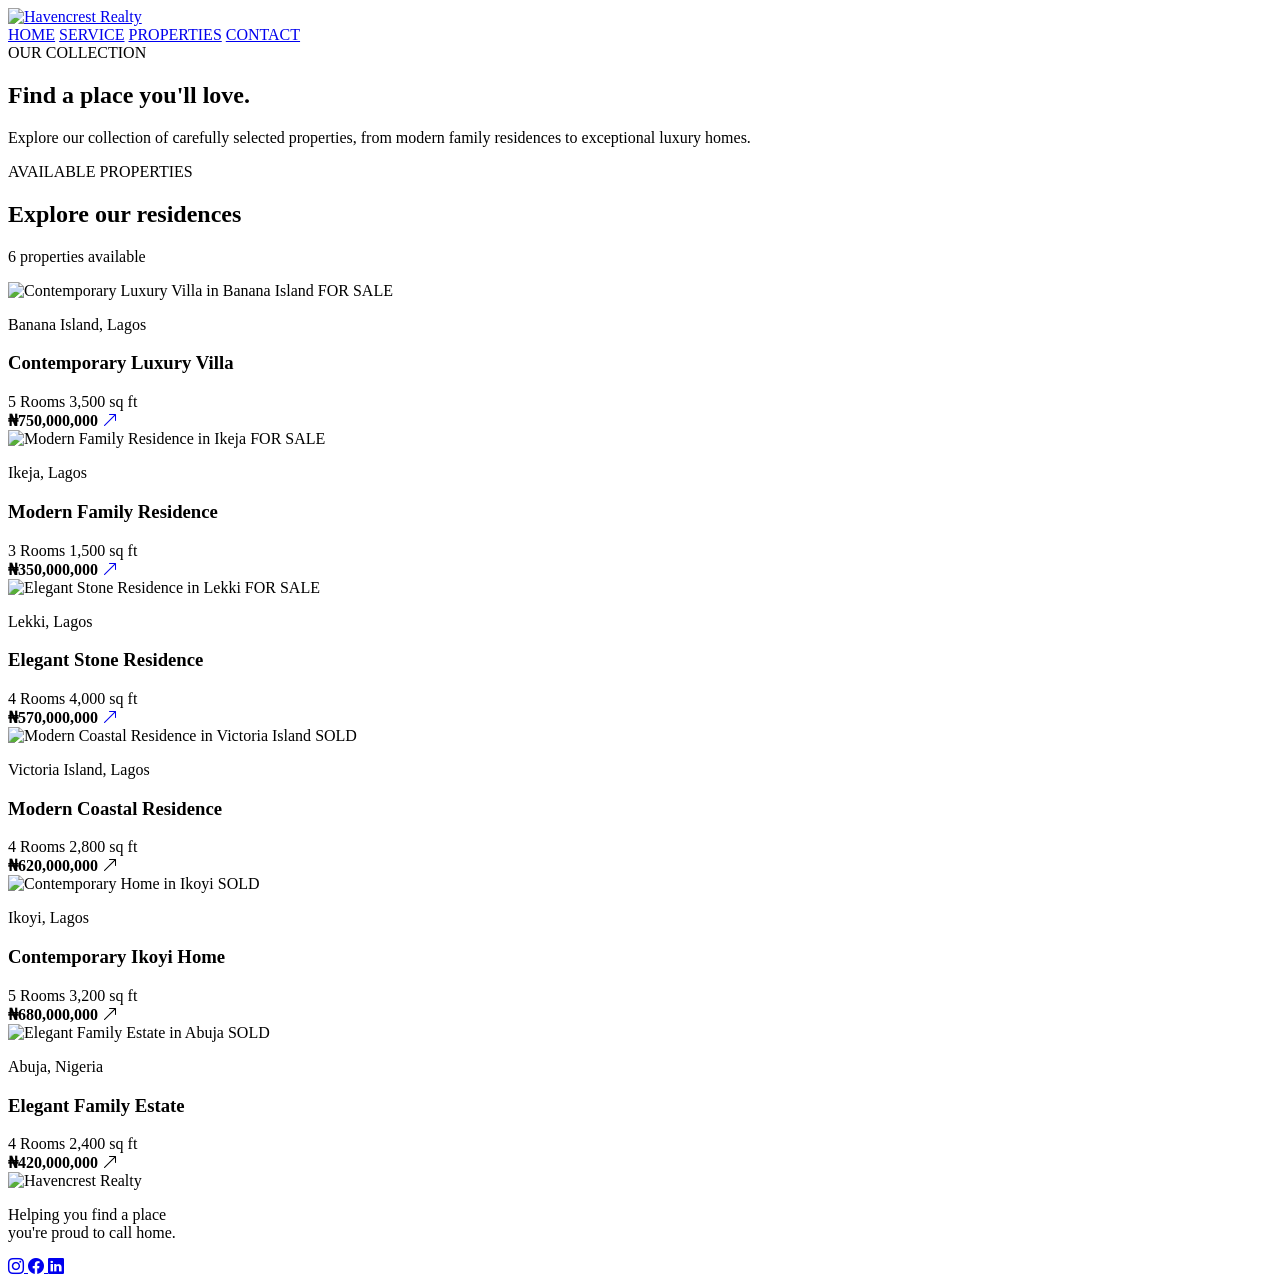
==== properties.html @ 60f95ef7 "restructure" ====
<!DOCTYPE html>
<html lang="en">
<head>
    <meta charset="UTF-8">
    <meta name="viewport" content="width=device-width, initial-scale=1.0">

    <title>Properties | Havencrest Realty</title>

    <link rel="preconnect" href="https://fonts.googleapis.com">
    <link rel="preconnect" href="https://fonts.gstatic.com" crossorigin>

    <link href="https://fonts.googleapis.com/css2?family=Fraunces:opsz,wght@9..144,600&family=Inter:wght@400;500;600&display=swap" rel="stylesheet">
    <link
    rel="stylesheet"
    href="https://cdn.jsdelivr.net/npm/bootstrap-icons@1.11.1/font/bootstrap-icons.css">

    <link rel="stylesheet" href="index.css">
    <link rel="stylesheet" href="properties.css">
</head>

<body>

    <!-- HEADER -->

    <header class="nav-wrapper">

      <a href="index.html" class="logo-link">
        <img
        src="havencrest-logo.png"
        alt="Havencrest Realty"
        class="logo-img">
      </a>
      
      <nav class="nav-content">
        <a href="index.html#home">HOME</a>
        <a href="services.html">SERVICE</a>
        <a href="properties.html" class="active">PROPERTIES</a>
        <a href="index.html#contact">CONTACT</a>
      </nav>
    </header>


    <!-- PAGE HERO -->

    <main>

        <section class="properties-hero">

            <span class="section-label">OUR COLLECTION</span>

            <h1>
                Find a place <span>you'll love.</span>
            </h1>

            <p>
                Explore our collection of carefully selected properties,
                from modern family residences to exceptional luxury homes.
            </p>

        </section>


        <!-- ALL PROPERTIES -->

        <section class="all-properties">

            <div class="properties-heading">

                <div>

                    <span class="section-label">
                        AVAILABLE PROPERTIES
                    </span>

                    <h2>
                        Explore our residences
                    </h2>

                </div>

                <p>
                    6 properties available
                </p>

            </div>


            <div class="all-property-grid">


                <!-- PROPERTY 1 -->

                <div class="property-card">

                    <div class="property-image-wrapper">

                        <img
                            src="https://images.unsplash.com/photo-1781795414968-8ece31826420?q=80&w=1032&auto=format&fit=crop"
                            alt="Contemporary Luxury Villa in Banana Island"
                            class="property-img"
                        >

                        <span class="property-status">
                            FOR SALE
                        </span>

                    </div>


                    <div class="property-info">

                        <p class="property-location">
                            Banana Island, Lagos
                        </p>

                        <h3>
                            Contemporary Luxury Villa
                        </h3>


                        <div class="property-details">

                            <span>5 Rooms</span>
                            <span>3,500 sq ft</span>

                        </div>


                        <div class="property-footer">

                            <strong>
                                ₦750,000,000
                            </strong>

                            <a href="property-1.html" class="property-arrow">
                                <i class="bi bi-arrow-up-right"></i>
                            </a>

                        </div>

                    </div>

                </div>


                <!-- PROPERTY 2 -->

                <div class="property-card">

                    <div class="property-image-wrapper">

                        <img
                            src="house card 2.jpg"
                            alt="Modern Family Residence in Ikeja"
                            class="property-img"
                        >

                        <span class="property-status">
                            FOR SALE
                        </span>

                    </div>


                    <div class="property-info">

                        <p class="property-location">
                            Ikeja, Lagos
                        </p>

                        <h3>
                            Modern Family Residence
                        </h3>


                        <div class="property-details">

                            <span>3 Rooms</span>
                            <span>1,500 sq ft</span>

                        </div>


                        <div class="property-footer">

                            <strong>
                                ₦350,000,000
                            </strong>

                            <a href="property-1.html" class="property-arrow">
                                <i class="bi bi-arrow-up-right"></i>
                            </a>

                        </div>

                    </div>

                </div>


                <!-- PROPERTY 3 -->

                <div class="property-card">

                    <div class="property-image-wrapper">

                        <img
                            src="house card 3.jpg"
                            alt="Elegant Stone Residence in Lekki"
                            class="property-img"
                        >

                        <span class="property-status">
                            FOR SALE
                        </span>

                    </div>


                    <div class="property-info">

                        <p class="property-location">
                            Lekki, Lagos
                        </p>

                        <h3>
                            Elegant Stone Residence
                        </h3>


                        <div class="property-details">

                            <span>4 Rooms</span>
                            <span>4,000 sq ft</span>

                        </div>


                        <div class="property-footer">

                            <strong>
                                ₦570,000,000
                            </strong>

                            <a href="property-1.html" class="property-arrow">
                                <i class="bi bi-arrow-up-right"></i>
                            </a>

                        </div>

                    </div>

                </div>


                <!-- PROPERTY 4 -->

                <div class="property-card">

                    <div class="property-image-wrapper">

                        <img
                            src="https://images.unsplash.com/photo-1600607687939-ce8a6c25118c?q=80&w=1200&auto=format&fit=crop"
                            alt="Modern Coastal Residence in Victoria Island"
                            class="property-img"
                        >

                        <span class="property-status sold">
                            SOLD
                        </span>

                    </div>


                    <div class="property-info">

                        <p class="property-location">
                            Victoria Island, Lagos
                        </p>

                        <h3>
                            Modern Coastal Residence
                        </h3>


                        <div class="property-details">

                            <span>4 Rooms</span>
                            <span>2,800 sq ft</span>

                        </div>


                        <div class="property-footer">

                            <strong>
                                ₦620,000,000
                            </strong>

                            <span class="property-arrow disabled">
                                <i class="bi bi-arrow-up-right"></i>
                            </span>
                        </div>

                    </div>

                </div>


                <!-- PROPERTY 5 -->

                <div class="property-card">

                    <div class="property-image-wrapper">

                        <img
                            src="https://images.unsplash.com/photo-1600585154340-be6161a56a0c?q=80&w=1200&auto=format&fit=crop"
                            alt="Contemporary Home in Ikoyi"
                            class="property-img"
                        >

                        <span class="property-status sold">
                            SOLD
                        </span>

                    </div>


                    <div class="property-info">

                        <p class="property-location">
                            Ikoyi, Lagos
                        </p>

                        <h3>
                            Contemporary Ikoyi Home
                        </h3>


                        <div class="property-details">

                            <span>5 Rooms</span>
                            <span>3,200 sq ft</span>

                        </div>


                        <div class="property-footer">

                            <strong>
                                ₦680,000,000
                            </strong>

                            <span class="property-arrow disabled">
                                <i class="bi bi-arrow-up-right"></i>
                            </span>

                        </div>

                    </div>

                </div>


                <!-- PROPERTY 6 -->

                <div class="property-card">

                    <div class="property-image-wrapper">

                        <img
                            src="https://images.unsplash.com/photo-1600566753190-17f0baa2a6c3?q=80&w=1200&auto=format&fit=crop"
                            alt="Elegant Family Estate in Abuja"
                            class="property-img"
                        >

                        <span class="property-status sold">
                            SOLD
                        </span>

                    </div>


                    <div class="property-info">

                        <p class="property-location">
                            Abuja, Nigeria
                        </p>

                        <h3>
                            Elegant Family Estate
                        </h3>


                        <div class="property-details">

                            <span>4 Rooms</span>
                            <span>2,400 sq ft</span>

                        </div>


                        <div class="property-footer">

                            <strong>
                                ₦420,000,000
                            </strong>

                            <span class="property-arrow disabled">
                                <i class="bi bi-arrow-up-right"></i>
                            </span>

                        </div>

                    </div>

                </div>


            </div>

        </section>

    </main>


    <!-- FOOTER -->

<footer class="footer">

    <div class="footer-logo">

        <img
            src="havencrest-logo.png"
            alt="Havencrest Realty"
        >

        <p>
            Helping you find a place<br>
            you're proud to call home.
        </p>

    </div>


    <div class="footer-socials">

        <a href="#" aria-label="Instagram">
            <i class="bi bi-instagram"></i>
        </a>

        <a href="#" aria-label="Facebook">
            <i class="bi bi-facebook"></i>
        </a>

        <a href="#" aria-label="LinkedIn">
            <i class="bi bi-linkedin"></i>
        </a>

    </div>

</footer>

</body>
</html>
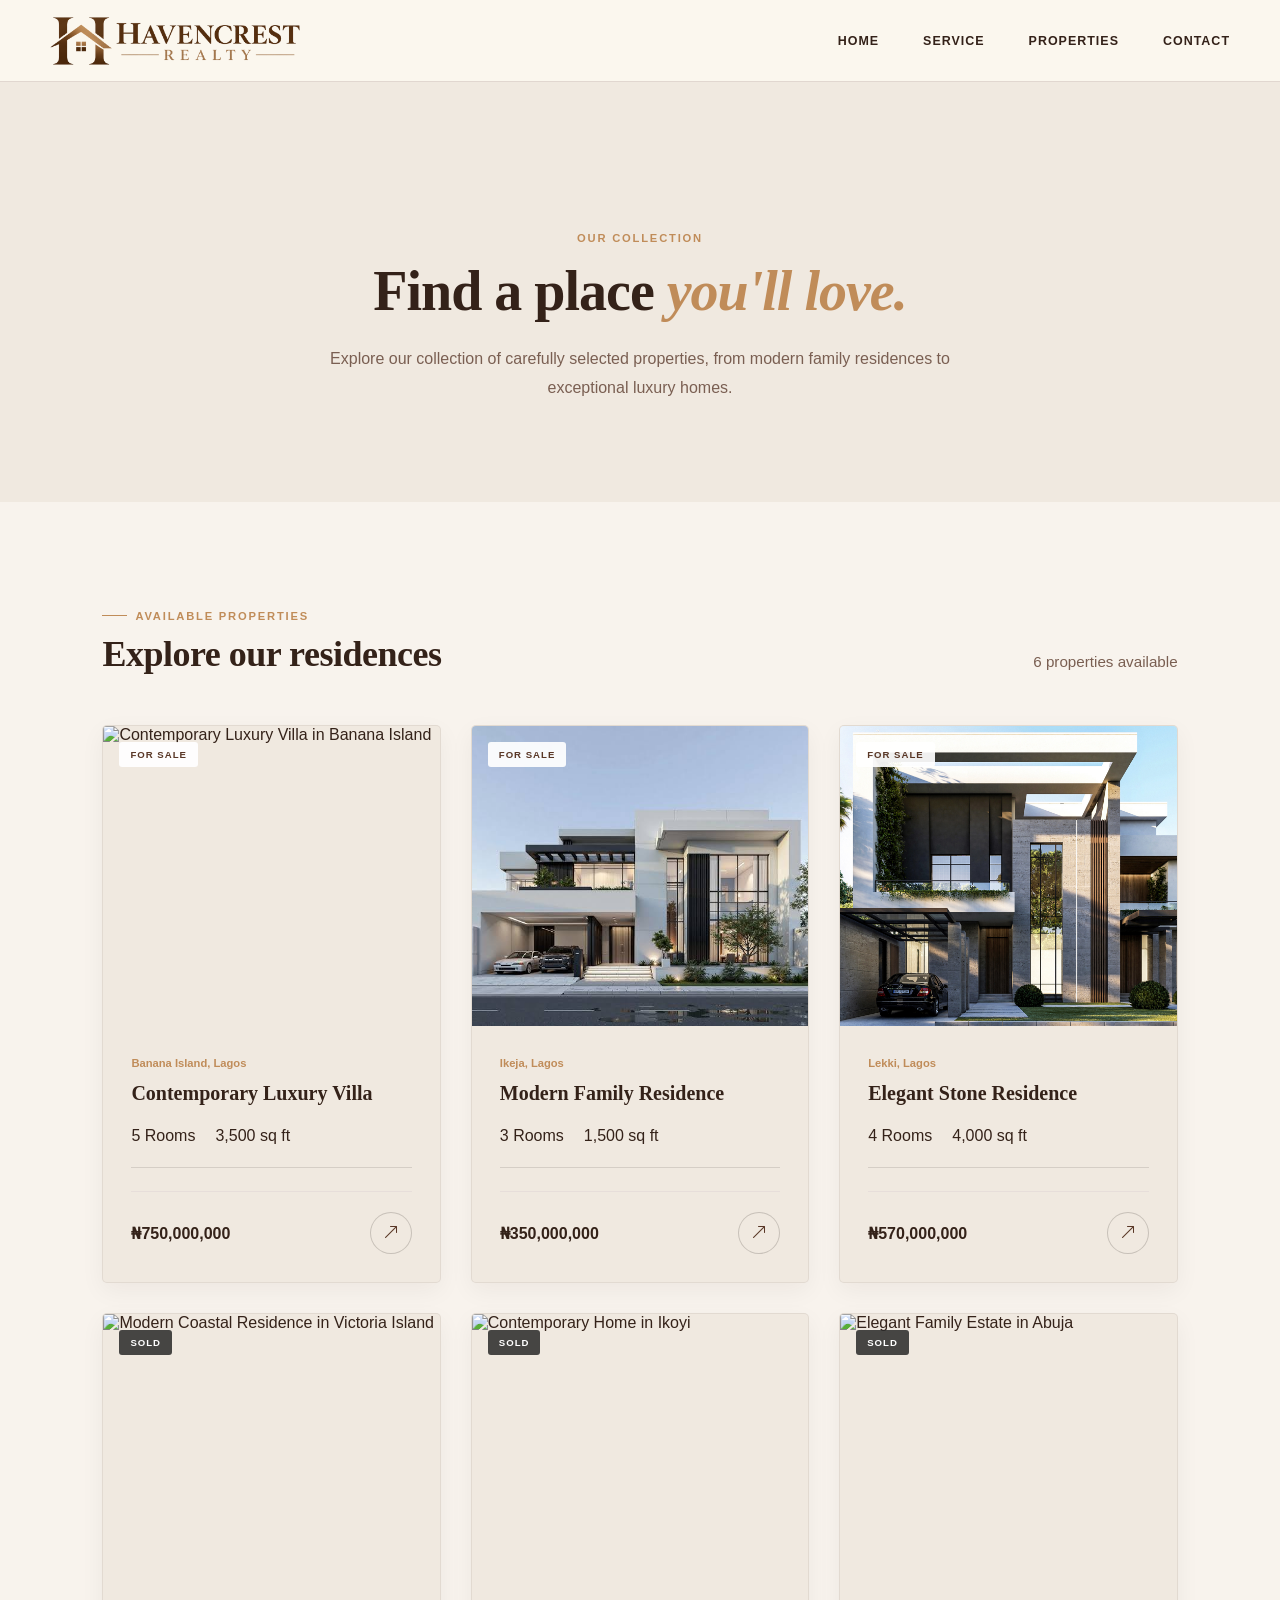
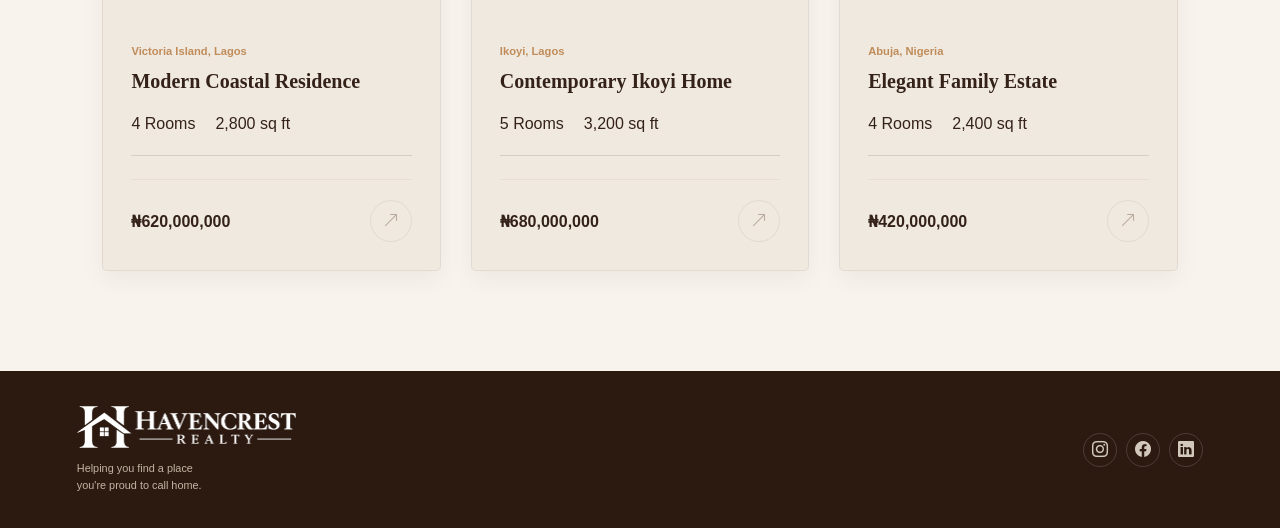
==== commit 539f89f8: "chnge" ====
--- a/properties.html
+++ b/properties.html
@@ -14,8 +14,8 @@
     rel="stylesheet"
     href="https://cdn.jsdelivr.net/npm/bootstrap-icons@1.11.1/font/bootstrap-icons.css">
 
-    <link rel="stylesheet" href="index.css">
-    <link rel="stylesheet" href="properties.css">
+    <link rel="stylesheet" href="./assets/css/index.css">
+    <link rel="stylesheet" href="./assets/css/properties.css">
 </head>
 
 <body>
@@ -26,7 +26,7 @@
 
       <a href="index.html" class="logo-link">
         <img
-        src="havencrest-logo.png"
+        src="./assets/image/havencrest-logo.png"
         alt="Havencrest Realty"
         class="logo-img">
       </a>
@@ -150,7 +150,7 @@
                     <div class="property-image-wrapper">
 
                         <img
-                            src="house card 2.jpg"
+                            src="./assets/image/house card 2.jpg"
                             alt="Modern Family Residence in Ikeja"
                             class="property-img"
                         >
@@ -205,7 +205,7 @@
                     <div class="property-image-wrapper">
 
                         <img
-                            src="house card 3.jpg"
+                            src="./assets/image/house card 3.jpg"
                             alt="Elegant Stone Residence in Lekki"
                             class="property-img"
                         >
@@ -431,7 +431,7 @@
     <div class="footer-logo">
 
         <img
-            src="havencrest-logo.png"
+            src="./assets/image/havencrest-logo.png"
             alt="Havencrest Realty"
         >
 
--- a/assets/css/index.css
+++ b/assets/css/index.css
@@ -0,0 +1,1345 @@
+:root {
+  --color-bg: hsla(35, 45%, 95%, 1);
+  --color-bg-soft: hsla(35, 35%, 91%, 1);
+  --color-text: hsla(20, 35%, 15%, 1);
+  --color-text-soft: hsla(20, 20%, 40%, 1);
+  --color-accent: hsla(30, 45%, 55%, 1);
+  --color-cta: hsla(20, 40%, 25%, 1);
+  --color-cta-hover: hsla(20, 40%, 18%, 1);
+  --color-white: #ffffff;
+  --color-border: hsla(20, 20%, 80%, 0.7);
+}
+
+
+* {
+  margin: 0;
+  padding: 0;
+  box-sizing: border-box;
+}
+
+
+html {
+  scroll-behavior: smooth;
+}
+
+
+body {
+  font-family: 'Inter', sans-serif;
+  color: var(--color-text);
+  background-color: var(--color-bg);
+  overflow-x: hidden;
+}
+
+
+img {
+  max-width: 100%;
+}
+
+
+a {
+  color: inherit;
+}
+
+
+h1,
+h2,
+h3,
+h4 {
+  font-family: 'Fraunces', serif;
+}
+
+
+h1 {
+  font-size: 3.5rem;
+  font-weight: 600;
+  line-height: 1.05;
+  letter-spacing: -1px;
+}
+
+
+h2 {
+  font-size: 2.25rem;
+  font-weight: 600;
+  line-height: 1.15;
+  letter-spacing: -0.5px;
+}
+
+
+h3 {
+  font-size: 1.2rem;
+  font-weight: 600;
+}
+
+
+h4 {
+  font-size: 1rem;
+  font-weight: 500;
+}
+
+
+p {
+  font-family: 'Inter', sans-serif;
+  font-weight: 400;
+  line-height: 1.7;
+}
+
+
+/* NAVIGATION*/
+
+.nav-wrapper {
+  position: sticky;
+  top: 0;
+  z-index: 100;
+
+  min-height: 82px;
+  padding: 15px 50px;
+
+  display: flex;
+  align-items: center;
+  justify-content: space-between;
+
+  background-color: rgba(251, 247, 239, 0.94);
+  backdrop-filter: blur(12px);
+
+  border-bottom: 1px solid var(--color-border);
+}
+
+
+.logo-link {
+  display: flex;
+  align-items: center;
+  text-decoration: none;
+}
+
+
+.logo-img {
+  width: auto;
+  height: 48px;
+  display: block;
+}
+
+
+.nav-content {
+  display: flex;
+  align-items: center;
+  gap: 44px;
+}
+
+
+.nav-content a {
+  position: relative;
+  font-family: 'Inter', sans-serif;
+  font-size: 0.78rem;
+  font-weight: 600;
+  letter-spacing: 1px;
+  text-decoration: none;
+  color: var(--color-text);
+  transition: color 0.25s ease;
+}
+
+.nav-content a::after {
+  content: "";
+  position: absolute;
+  left: 0;
+  bottom: -7px;
+  width: 0;
+  height: 1px;
+  background-color: var(--color-cta);
+  transition: width 0.25s ease;
+}
+
+
+.nav-content a:hover {
+  color: var(--color-cta);
+}
+
+
+.nav-content a:hover::after {
+  width: 100%;
+}
+
+
+/* GENERAL ELEMENTS*/
+
+.section-label {
+  display: inline-flex;
+  align-items: center;
+  gap: 8px;
+  font-family: 'Inter', sans-serif;
+  font-size: 0.7rem;
+  font-weight: 700;
+  letter-spacing: 1.8px;
+  color: var(--color-accent);
+}
+
+
+.section-label::before {
+  content: "";
+  width: 25px;
+  height: 1px;
+  background-color: var(--color-accent);
+}
+
+
+.text-link {
+  display: inline-flex;
+  align-items: center;
+  gap: 10px;
+  width: fit-content;
+  font-family: 'Inter', sans-serif;
+  font-size: 0.85rem;
+  font-weight: 600;
+  text-decoration: none;
+  color: var(--color-cta);
+  transition: gap 0.25s ease;
+}
+
+
+.text-link:hover {
+  gap: 15px;
+}
+
+
+/* BUTTON*/
+
+.btn {
+  display: inline-flex;
+  align-items: center;
+  justify-content: center;
+  gap: 12px;
+  width: fit-content;
+  padding: 14px 22px;
+  border: none;
+  border-radius: 7px;
+  background-color: var(--color-cta);
+  color: var(--color-bg);
+  font-family: 'Inter', sans-serif;
+  font-size: 0.8rem;
+  font-weight: 600;
+  text-decoration: none;
+  cursor: pointer;
+
+  transition:
+    background-color 0.25s ease,
+    transform 0.25s ease,
+    box-shadow 0.25s ease;
+}
+
+
+.btn:hover {
+  background-color: var(--color-cta-hover);
+  transform: translateY(-2px);
+  box-shadow: 0 8px 20px rgba(40, 25, 15, 0.15);
+}
+
+
+/* HERO*/
+
+.landing-page {
+  min-height: calc(100vh - 82px);
+  display: flex;
+  align-items: center;
+  background-color: var(--color-bg);
+  padding: 50px;
+}
+
+
+.hero-content {
+  width: 100%;
+  max-width: 1350px;
+  margin: 0 auto;
+  display: grid;
+  grid-template-columns: 0.82fr 1.18fr;
+  align-items: center;
+  gap: 60px;
+}
+
+
+.hero-text {
+  display: flex;
+  flex-direction: column;
+  align-items: flex-start;
+  gap: 22px;
+}
+
+
+.hero-label {
+  display: flex;
+  align-items: center;
+  gap: 9px;
+  font-family: 'Inter', sans-serif;
+  font-size: 0.7rem;
+  font-weight: 700;
+  letter-spacing: 1.7px;
+  color: var(--color-accent);
+}
+
+
+.hero-label i {
+  font-size: 0.9rem;
+}
+
+
+.hero-text h1 {
+  max-width: 520px;
+}
+
+
+.hero-text h1 span {
+  display: block;
+  color: var(--color-cta);
+}
+
+
+.hero-text p {
+  max-width: 470px;
+  font-size: 1rem;
+  line-height: 1.8;
+  color: var(--color-text-soft);
+}
+
+
+.hero-actions {
+  display: flex;
+  align-items: center;
+  gap: 28px;
+  margin-top: 8px;
+}
+
+
+.hero-link {
+  display: inline-flex;
+  align-items: center;
+  gap: 7px;
+  font-family: 'Inter', sans-serif;
+  font-size: 0.82rem;
+  font-weight: 600;
+  text-decoration: none;
+  color: var(--color-text);
+  transition: gap 0.25s ease;
+}
+
+
+.hero-link:hover {
+  gap: 11px;
+}
+
+
+.hero-image-wrapper {
+  position: relative;
+}
+
+
+.landing-img {
+  width: 100%;
+  height: 620px;
+  display: block;
+  object-fit: cover;
+  border-radius: 4px 70px 4px 70px;
+}
+
+
+.hero-image-card {
+  position: absolute;
+  left: -30px;
+  bottom: 35px;
+  display: flex;
+  align-items: center;
+  gap: 13px;
+  padding: 15px 20px;
+  background-color: rgba(255, 255, 255, 0.94);
+  box-shadow: 0 12px 30px rgba(40, 25, 15, 0.13);
+  border-radius: 8px;
+}
+
+
+.hero-card-icon {
+  width: 42px;
+  height: 42px;
+  display: flex;
+  align-items: center;
+  justify-content: center;
+  border-radius: 50%;
+  background-color: var(--color-bg-soft);
+  color: var(--color-cta);
+}
+
+
+.hero-image-card strong,
+.hero-image-card small {
+  display: block;
+}
+
+
+.hero-image-card strong {
+  font-family: 'Inter', sans-serif;
+  font-size: 0.78rem;
+  font-weight: 700;
+}
+
+
+.hero-image-card small {
+  margin-top: 3px;
+  font-family: 'Inter', sans-serif;
+  font-size: 0.68rem;
+  color: var(--color-text-soft);
+}
+
+
+/* ABOUT*/
+
+.second-page {
+  min-height: 100vh;
+  padding: 110px 8%;
+  display: grid;
+  grid-template-columns: 1fr 0.9fr;
+  align-items: center;
+  gap: 90px;
+  background-color: var(--color-bg-soft);
+}
+
+
+.second-page-image-wrapper {
+  position: relative;
+}
+
+
+.second-page-img {
+  width: 100%;
+  height: 570px;
+  display: block;
+  object-fit: cover;
+  border-radius: 4px 45px 4px 45px;
+}
+
+
+.image-caption {
+  position: absolute;
+  right: -25px;
+  bottom: 25px;
+  display: flex;
+  align-items: center;
+  gap: 13px;
+  padding: 14px 20px;
+  background-color: var(--color-cta);
+  color: var(--color-bg);
+  border-radius: 5px;
+}
+
+
+.image-caption span {
+  font-family: 'Fraunces', serif;
+  font-size: 1.3rem;
+}
+
+
+.image-caption p {
+  font-size: 0.68rem;
+  line-height: 1.3;
+  max-width: 120px;
+}
+
+
+.second-page-info {
+  display: flex;
+  flex-direction: column;
+  align-items: flex-start;
+  gap: 22px;
+}
+
+
+.second-page-info h2 {
+  max-width: 500px;
+}
+
+
+.second-page-info h2 span {
+  color: var(--color-accent);
+}
+
+
+.second-page-info > p {
+  max-width: 490px;
+  font-size: 0.95rem;
+  color: var(--color-text-soft);
+}
+
+
+.stats-list {
+  width: 100%;
+  display: flex;
+  list-style: none;
+  margin-top: 22px;
+}
+
+
+.stats-list li {
+  flex: 1;
+  padding: 0 24px;
+  border-right: 1px solid var(--color-border);
+}
+
+
+.stats-list li:first-child {
+  padding-left: 0;
+}
+
+
+.stats-list li:last-child {
+  border-right: none;
+}
+
+
+.stats-list h3 {
+  font-size: 1.8rem;
+  color: var(--color-cta);
+}
+
+
+.stats-list h3 span {
+  color: var(--color-accent);
+}
+
+
+.stats-list p {
+  margin-top: 4px;
+  font-size: 0.72rem;
+  line-height: 1.4;
+  color: var(--color-text-soft);
+}
+
+
+/* WHY CHOOSE US*/
+
+.choose-us {
+  min-height: 100vh;
+  padding: 110px 6%;
+  display: flex;
+  flex-direction: column;
+  justify-content: center;
+  background-color: var(--color-bg);
+}
+
+
+.choose-us-intro {
+  max-width: 650px;
+  margin: 0 auto 60px;
+  text-align: center;
+}
+
+
+.choose-us-intro .section-label {
+  justify-content: center;
+}
+
+
+.choose-us-intro h2 {
+  margin-top: 15px;
+}
+
+
+.choose-us-intro p {
+  max-width: 500px;
+  margin: 14px auto 0;
+  font-size: 0.92rem;
+  color: var(--color-text-soft);
+}
+
+
+.cards-row {
+  display: grid;
+  grid-template-columns: repeat(4, 1fr);
+  gap: 18px;
+}
+
+
+.choose-card {
+  position: relative;
+  min-height: 300px;
+  padding: 32px 28px;
+  background-color: var(--color-bg-soft);
+  border: 1px solid var(--color-border);
+  border-radius: 5px;
+  transition:
+    transform 0.3s ease,
+    box-shadow 0.3s ease;
+}
+
+
+.choose-card:hover {
+  transform: translateY(-7px);
+  box-shadow: 0 18px 35px rgba(40, 25, 15, 0.08);
+}
+
+
+.choose-icon-badge {
+  width: 52px;
+  height: 52px;
+  display: flex;
+  align-items: center;
+  justify-content: center;
+  margin-bottom: 38px;
+  border-radius: 50%;
+  background-color: var(--color-cta);
+  color: var(--color-bg);
+}
+
+
+.choose-icon-badge i {
+  font-size: 1.15rem;
+}
+
+
+.card-number {
+  position: absolute;
+  top: 27px;
+  right: 25px;
+  font-family: 'Inter', sans-serif;
+  font-size: 0.65rem;
+  font-weight: 700;
+  letter-spacing: 1px;
+  color: var(--color-accent);
+}
+
+
+.choose-card h3 {
+  margin-bottom: 12px;
+}
+
+
+.choose-card p {
+  font-size: 0.8rem;
+  line-height: 1.75;
+  color: var(--color-text-soft);
+}
+
+
+/* FEATURED RESIDENCES*/
+
+.featured-residences {
+  min-height: 100vh;
+  padding: 110px 6%;
+  background-color: var(--color-bg-soft);
+}
+
+
+.section-heading {
+  max-width: 1200px;
+  margin: 0 auto 50px;
+  display: flex;
+  align-items: flex-end;
+  justify-content: space-between;
+}
+
+
+.section-heading h2 {
+  margin-top: 12px;
+}
+
+
+.property-grid {
+  max-width: 1200px;
+  margin: 0 auto;
+  display: grid;
+  grid-template-columns: repeat(3, 1fr);
+  gap: 22px;
+}
+
+
+.property-card {
+  overflow: hidden;
+  background-color: var(--color-white);
+  border-radius: 5px;
+  border: 1px solid rgba(70, 45, 25, 0.08);
+  box-shadow: 0 8px 25px rgba(40, 25, 15, 0.05);
+  transition:
+    transform 0.3s ease,
+    box-shadow 0.3s ease;
+}
+
+
+.property-card:hover {
+  transform: translateY(-7px);
+  box-shadow: 0 18px 35px rgba(40, 25, 15, 0.11);
+}
+
+
+.property-image-wrapper {
+  position: relative;
+}
+
+
+.property-img {
+  width: 100%;
+  height: 270px;
+  display: block;
+  object-fit: cover;
+}
+
+
+.property-status {
+  position: absolute;
+  top: 16px;
+  left: 16px;
+  padding: 7px 11px;
+  background-color: rgba(255, 255, 255, 0.92);
+  border-radius: 3px;
+  font-family: 'Inter', sans-serif;
+  font-size: 0.6rem;
+  font-weight: 700;
+  letter-spacing: 1px;
+  color: var(--color-cta);
+}
+
+
+.property-info {
+  padding: 23px;
+}
+
+
+.property-location {
+  display: flex;
+  align-items: center;
+  gap: 6px;
+  font-size: 0.7rem;
+  font-weight: 600;
+  color: var(--color-accent);
+}
+
+
+.property-info h3 {
+  margin-top: 9px;
+  font-size: 1.25rem;
+}
+
+
+.property-details {
+  display: flex;
+  align-items: center;
+  gap: 20px;
+  margin-top: 17px;
+  list-style: none;
+}
+
+
+.property-details li {
+  display: flex;
+  align-items: center;
+  gap: 6px;
+  font-size: 0.7rem;
+  color: var(--color-text-soft);
+}
+
+
+.property-details i {
+  color: var(--color-accent);
+}
+
+
+.property-footer {
+  display: flex;
+  align-items: center;
+  justify-content: space-between;
+  margin-top: 23px;
+  padding-top: 17px;
+  border-top: 1px solid hsla(20, 20%, 88%, 1);
+}
+
+
+.property-footer h4 {
+  font-family: 'Inter', sans-serif;
+  font-size: 0.92rem;
+  font-weight: 700;
+  color: var(--color-cta);
+}
+
+
+.property-arrow {
+  width: 35px;
+  height: 35px;
+  display: flex;
+  align-items: center;
+  justify-content: center;
+  border-radius: 50%;
+  background-color: var(--color-bg-soft);
+  text-decoration: none;
+  color: var(--color-cta);
+  transition:
+    background-color 0.25s ease,
+    color 0.25s ease;
+}
+
+
+.property-arrow:hover {
+  background-color: var(--color-cta);
+  color: var(--color-bg);
+}
+
+
+/* TESTIMONIALS*/
+
+.testimonials {
+  min-height: 100vh;
+  padding: 110px 6%;
+  display: flex;
+  flex-direction: column;
+  justify-content: center;
+  background-color: var(--color-bg);
+}
+
+
+.testimonials-heading {
+  max-width: 650px;
+  margin: 0 auto 55px;
+  text-align: center;
+}
+
+
+.testimonials-heading .section-label {
+  justify-content: center;
+}
+
+
+.testimonials-heading h2 {
+  margin-top: 15px;
+}
+
+
+.testimonials-heading h2 span {
+  color: var(--color-accent);
+}
+
+
+.testimonial-grid {
+  width: 100%;
+  max-width: 1060px;
+  margin: 0 auto;
+  display: grid;
+  grid-template-columns: repeat(3, 1fr);
+  gap: 20px;
+}
+
+
+.testimonial-card {
+  position: relative;
+  min-height: 310px;
+  padding: 30px;
+  background-color: var(--color-white);
+  border: 1px solid hsla(20, 20%, 87%, 1);
+  border-radius: 6px;
+  box-shadow: 0 8px 25px rgba(40, 25, 15, 0.05);
+  transition:
+    transform 0.3s ease,
+    box-shadow 0.3s ease;
+}
+
+
+.testimonial-card:hover {
+  transform: translateY(-6px);
+  box-shadow: 0 18px 35px rgba(40, 25, 15, 0.09);
+}
+
+
+.testimonial-header {
+  display: flex;
+  align-items: center;
+  gap: 13px;
+  margin-bottom: 23px;
+}
+
+
+.testimonial-header img {
+  width: 50px;
+  height: 50px;
+  border-radius: 50%;
+  object-fit: cover;
+}
+
+
+.testimonial-header h3 {
+  font-family: 'Inter', sans-serif;
+  font-size: 0.85rem;
+  font-weight: 700;
+}
+
+
+.testimonial-header h4 {
+  margin-top: 3px;
+  font-family: 'Inter', sans-serif;
+  font-size: 0.68rem;
+  font-weight: 500;
+  color: hsla(20, 15%, 55%, 1);
+}
+
+
+.quote-icon {
+  margin-bottom: 8px;
+  font-size: 1.7rem;
+  color: var(--color-accent);
+}
+
+
+.testimonial-card > p {
+  font-size: 0.78rem;
+  line-height: 1.8;
+  color: var(--color-text-soft);
+}
+
+
+.testimonial-nav {
+  display: flex;
+  justify-content: center;
+  gap: 10px;
+  margin-top: 38px;
+}
+
+
+.nav-arrow {
+  width: 42px;
+  height: 42px;
+  display: flex;
+  align-items: center;
+  justify-content: center;
+  border: 1px solid hsla(20, 20%, 80%, 1);
+  border-radius: 50%;
+  background-color: transparent;
+  color: var(--color-cta);
+  cursor: pointer;
+  transition:
+    background-color 0.25s ease,
+    color 0.25s ease;
+}
+
+
+.nav-arrow:hover {
+  background-color: var(--color-cta);
+  color: var(--color-bg);
+}
+
+
+/* CONTACT*/
+
+.contact-form {
+  min-height: 80vh;
+  padding: 100px 30px;
+  display: flex;
+  align-items: center;
+  justify-content: center;
+  text-align: center;
+  background-color: var(--color-cta);
+}
+
+
+.contact-content {
+  width: 100%;
+  max-width: 760px;
+}
+
+
+.contact-content .section-label {
+  justify-content: center;
+  color: var(--color-accent);
+}
+
+
+.contact-content h2 {
+  margin-top: 17px;
+  color: var(--color-bg);
+}
+
+
+.contact-content h2 span {
+  display: block;
+  color: var(--color-accent);
+}
+
+
+.contact-content > p {
+  max-width: 520px;
+  margin: 18px auto 0;
+  font-size: 0.9rem;
+  color: hsla(35, 30%, 82%, 1);
+}
+
+
+.contact-links {
+  display: flex;
+  justify-content: center;
+  flex-wrap: wrap;
+  gap: 25px;
+  margin-top: 28px;
+}
+
+
+.contact-links span {
+  display: flex;
+  align-items: center;
+  gap: 8px;
+  font-family: 'Inter', sans-serif;
+  font-size: 0.72rem;
+  color: hsla(35, 30%, 88%, 1);
+}
+
+
+.contact-links i {
+  color: var(--color-accent);
+}
+
+
+.contact-form-inner {
+  max-width: 600px;
+  margin: 35px auto 0;
+  display: flex;
+  gap: 10px;
+}
+
+
+.email-input {
+  flex: 1;
+  min-width: 0;
+  padding: 15px 18px;
+  border: 1px solid rgba(255, 255, 255, 0.15);
+  border-radius: 6px;
+  outline: none;
+  background-color: rgba(255, 255, 255, 0.1);
+  color: white;
+  font-family: 'Inter', sans-serif;
+  font-size: 0.8rem;
+}
+
+
+.email-input::placeholder {
+  color: rgba(255, 255, 255, 0.55);
+}
+
+
+.email-input:focus {
+  border-color: var(--color-accent);
+}
+
+
+.contact-form .btn {
+  background-color: var(--color-bg);
+  color: var(--color-cta);
+}
+
+
+.contact-form .btn:hover {
+  background-color: var(--color-accent);
+  color: var(--color-bg);
+}
+
+
+/* FOOTER*/
+
+.footer {
+  min-height: 150px;
+  padding: 35px 6%;
+  display: flex;
+  align-items: center;
+  justify-content: space-between;
+  background-color: hsla(20, 45%, 12%, 1);
+  color: var(--color-bg);
+}
+
+
+.footer-logo img {
+  width: auto;
+  height: 42px;
+  filter: brightness(0) invert(1);
+}
+
+
+.footer-logo p {
+  margin-top: 8px;
+  font-size: 0.68rem;
+  line-height: 1.5;
+  color: hsla(35, 20%, 70%, 1);
+}
+
+
+.footer-socials {
+  display: flex;
+  gap: 9px;
+}
+
+
+.footer-socials a {
+  width: 34px;
+  height: 34px;
+  display: flex;
+  align-items: center;
+  justify-content: center;
+  border: 1px solid rgba(255, 255, 255, 0.15);
+  border-radius: 50%;
+  text-decoration: none;
+  color: hsla(35, 20%, 78%, 1);
+  transition:
+    background-color 0.25s ease,
+    color 0.25s ease;
+}
+
+
+.footer-socials a:hover {
+  background-color: var(--color-accent);
+  color: var(--color-cta);
+}
+
+
+/* ACCESSIBILITY*/
+
+.visually-hidden {
+  position: absolute;
+  width: 1px;
+  height: 1px;
+  padding: 0;
+  margin: -1px;
+  overflow: hidden;
+  clip: rect(0, 0, 0, 0);
+  white-space: nowrap;
+  border: 0;
+}
+
+
+/* RESPONSIVE*/
+
+@media (max-width: 1000px) {
+
+  .nav-wrapper {
+    padding: 15px 30px;
+  }
+
+
+  .landing-page {
+    padding: 50px 30px;
+  }
+
+
+  .hero-content {
+    grid-template-columns: 1fr;
+  }
+
+
+  .hero-text {
+    max-width: 650px;
+  }
+
+
+  .landing-img {
+    height: 500px;
+  }
+
+
+  .second-page {
+    padding: 90px 30px;
+
+    grid-template-columns: 1fr;
+
+    gap: 60px;
+  }
+
+
+  .second-page-info {
+    max-width: 650px;
+  }
+
+
+  .cards-row {
+    grid-template-columns: repeat(2, 1fr);
+  }
+
+
+  .property-grid,
+  .testimonial-grid {
+    grid-template-columns: 1fr 1fr;
+  }
+
+}
+
+
+@media (max-width: 700px) {
+
+  h1 {
+    font-size: 2.7rem;
+  }
+
+
+  h2 {
+    font-size: 1.9rem;
+  }
+
+
+  .nav-wrapper {
+  min-height: 68px;
+  padding: 10px 14px;
+}
+
+.logo-img {
+  height: 34px;
+  width: auto;
+  flex-shrink: 0;
+}
+
+.nav-content {
+  gap: 10px;
+  flex-shrink: 0;
+}
+
+.nav-content a {
+  font-size: 0.56rem;
+  letter-spacing: 0.7px;
+  white-space: nowrap;
+}
+
+
+  .landing-page {
+    padding: 50px 20px;
+  }
+
+
+  .hero-content {
+    gap: 45px;
+  }
+
+
+  .hero-text p {
+    font-size: 0.9rem;
+  }
+
+
+  .hero-actions {
+    flex-wrap: wrap;
+  }
+
+
+  .landing-img {
+    height: 390px;
+
+    border-radius: 4px 35px 4px 35px;
+  }
+
+
+  .hero-image-card {
+    left: 15px;
+    bottom: 20px;
+  }
+
+
+  .second-page {
+    padding: 80px 20px;
+  }
+
+
+  .second-page-img {
+    height: 420px;
+  }
+
+
+  .image-caption {
+    right: 15px;
+  }
+
+
+  .stats-list {
+    flex-wrap: wrap;
+  }
+
+
+  .stats-list li {
+    padding: 0 12px;
+  }
+
+
+  .stats-list li:first-child {
+    padding-left: 0;
+  }
+
+
+  .cards-row,
+  .property-grid,
+  .testimonial-grid {
+    grid-template-columns: 1fr;
+  }
+
+
+  .choose-us,
+  .featured-residences,
+  .testimonials {
+    padding: 80px 20px;
+  }
+
+
+  .section-heading {
+    align-items: flex-start;
+    flex-direction: column;
+    gap: 20px;
+  }
+
+
+  .property-img {
+    height: 250px;
+  }
+
+
+  .testimonial-card {
+    min-height: auto;
+  }
+
+
+  .contact-form {
+    padding: 80px 20px;
+  }
+
+
+  .contact-form-inner {
+    flex-direction: column;
+  }
+
+
+  .email-input {
+    width: 100%;
+  }
+
+
+  .contact-form .btn {
+    width: 100%;
+  }
+
+
+  .footer {
+    padding: 35px 20px;
+
+    flex-direction: column;
+
+    align-items: flex-start;
+
+    gap: 25px;
+  }
+
+
+  .footer-links {
+    flex-wrap: wrap;
+    gap: 18px;
+  }
+  @media (max-width: 400px) {
+
+  .nav-wrapper {
+    padding: 9px 12px;
+  }
+
+  .logo-img {
+    height: 30px;
+  }
+
+  .nav-content {
+    gap: 8px;
+  }
+
+  .nav-content a {
+    font-size: 0.52rem;
+    letter-spacing: 0.5px;
+  }
+
+}
+
+}
--- a/assets/css/properties.css
+++ b/assets/css/properties.css
@@ -0,0 +1,217 @@
+/* PROPERTIES PAGE */
+
+.properties-hero {
+    padding: 150px 8% 100px;
+    text-align: center;
+    background: var(--color-bg-soft);
+}
+
+.properties-hero .section-label {
+    display: block;
+    margin-bottom: 18px;
+}
+
+.properties-hero h1 {
+    max-width: 800px;
+    margin: 0 auto 24px;
+}
+
+.properties-hero h1 span {
+    color: var(--color-accent);
+    font-style: italic;
+}
+
+.properties-hero p {
+    max-width: 650px;
+    margin: 0 auto;
+    color: var(--color-text-soft);
+    line-height: 1.8;
+}
+
+
+/* ALL PROPERTIES */
+
+.all-properties {
+    padding: 100px 8%;
+}
+
+.properties-heading {
+    display: flex;
+    justify-content: space-between;
+    align-items: flex-end;
+    gap: 30px;
+    margin-bottom: 50px;
+}
+
+.properties-heading h2 {
+    margin-top: 12px;
+}
+
+.properties-heading > p {
+    color: var(--color-text-soft);
+    font-size: 0.95rem;
+}
+
+.property-arrow.disabled {
+    opacity: 0.35;
+    cursor: not-allowed;
+    pointer-events: none;
+}
+
+
+/* PROPERTY GRID */
+
+.all-property-grid {
+    display: grid;
+    grid-template-columns: repeat(3, 1fr);
+    gap: 30px;
+}
+
+
+/* PROPERTY CARD */
+
+.all-property-grid .property-card {
+    background: var(--color-bg-soft);
+    overflow: hidden;
+    transition: transform 0.3s ease, box-shadow 0.3s ease;
+}
+
+.all-property-grid .property-card:hover {
+    transform: translateY(-6px);
+    box-shadow: 0 18px 40px rgba(30, 20, 10, 0.08);
+}
+
+
+/* SOLD PROPERTY */
+
+.property-status.sold {
+    background: rgba(40, 40, 40, 0.85);
+    color: #ffffff;
+}
+
+
+/* PROPERTY IMAGE */
+
+.all-property-grid .property-image-wrapper {
+    position: relative;
+    overflow: hidden;
+}
+
+.all-property-grid .property-img {
+    width: 100%;
+    height: 300px;
+    object-fit: cover;
+    display: block;
+    transition: transform 0.5s ease;
+}
+
+.all-property-grid .property-card:hover .property-img {
+    transform: scale(1.04);
+}
+
+
+/* PROPERTY INFO */
+
+.all-property-grid .property-info {
+    padding: 28px;
+}
+
+.all-property-grid .property-location {
+    margin-bottom: 8px;
+}
+
+.all-property-grid .property-info h3 {
+    margin-bottom: 22px;
+}
+
+.all-property-grid .property-details {
+    display: flex;
+    gap: 20px;
+    padding-bottom: 22px;
+    border-bottom: 1px solid rgba(20, 15, 10, 0.12);
+}
+
+.all-property-grid .property-footer {
+    padding-top: 20px;
+}
+
+
+/* PROPERTY ARROW */
+
+.all-property-grid .property-arrow {
+    display: flex;
+    align-items: center;
+    justify-content: center;
+    width: 42px;
+    height: 42px;
+    border: 1px solid rgba(20, 15, 10, 0.18);
+    border-radius: 50%;
+    transition: all 0.3s ease;
+}
+
+.all-property-grid .property-arrow:hover {
+    background: var(--color-cta);
+    color: #ffffff;
+    border-color: var(--color-cta);
+    transform: translateX(3px);
+}
+
+
+/* RESPONSIVE — TABLET */
+
+@media (max-width: 1000px) {
+
+    .all-property-grid {
+        grid-template-columns: repeat(2, 1fr);
+    }
+
+    .properties-hero {
+        padding: 130px 6% 80px;
+    }
+
+    .all-properties {
+        padding: 80px 6%;
+    }
+
+}
+
+
+/* RESPONSIVE — MOBILE */
+
+@media (max-width: 650px) {
+
+    .properties-hero {
+        padding: 110px 6% 70px;
+    }
+
+    .properties-hero h1 {
+        font-size: 2.6rem;
+    }
+
+    .properties-heading {
+        display: block;
+        margin-bottom: 35px;
+    }
+
+    .properties-heading > p {
+        margin-top: 15px;
+    }
+
+    .all-properties {
+        padding: 70px 6%;
+    }
+
+    .all-property-grid {
+        grid-template-columns: 1fr;
+        gap: 25px;
+    }
+
+    .all-property-grid .property-img {
+        height: 260px;
+    }
+
+    .all-property-grid .property-info {
+        padding: 24px;
+    }
+
+}
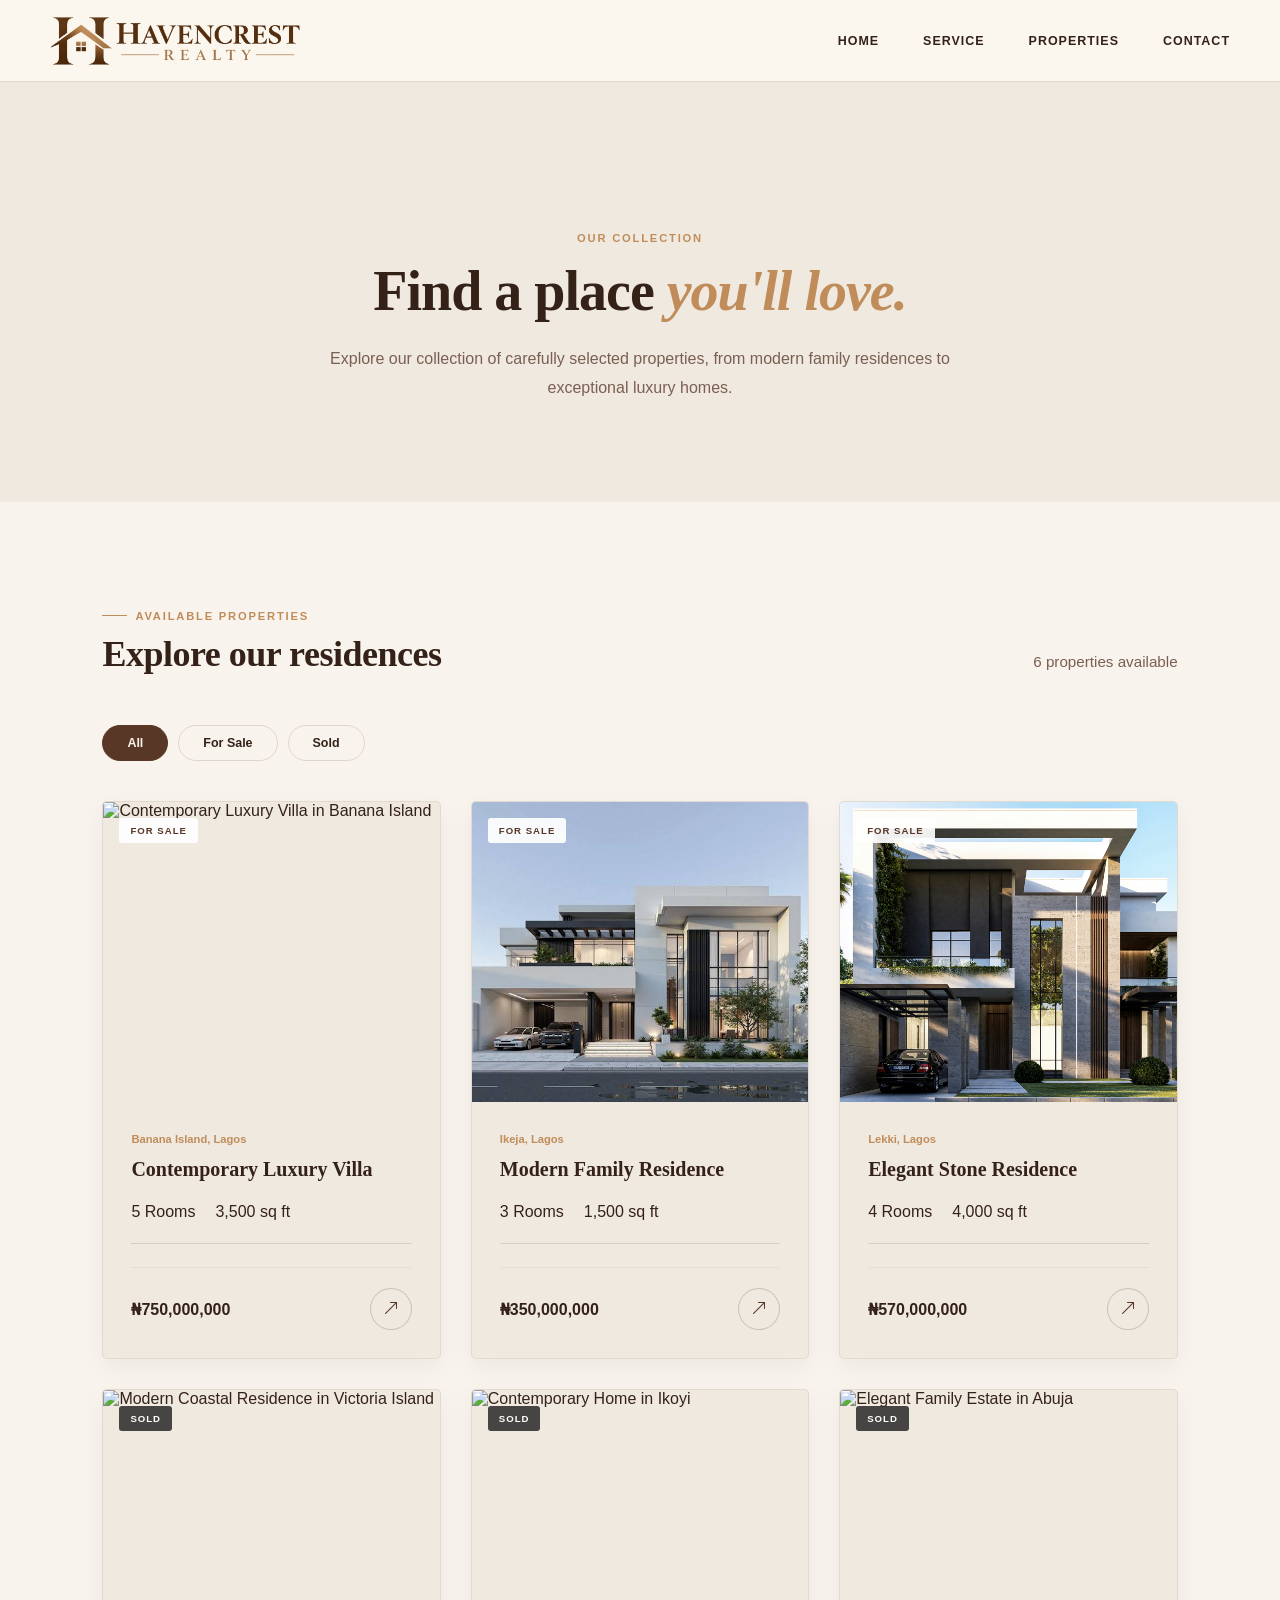
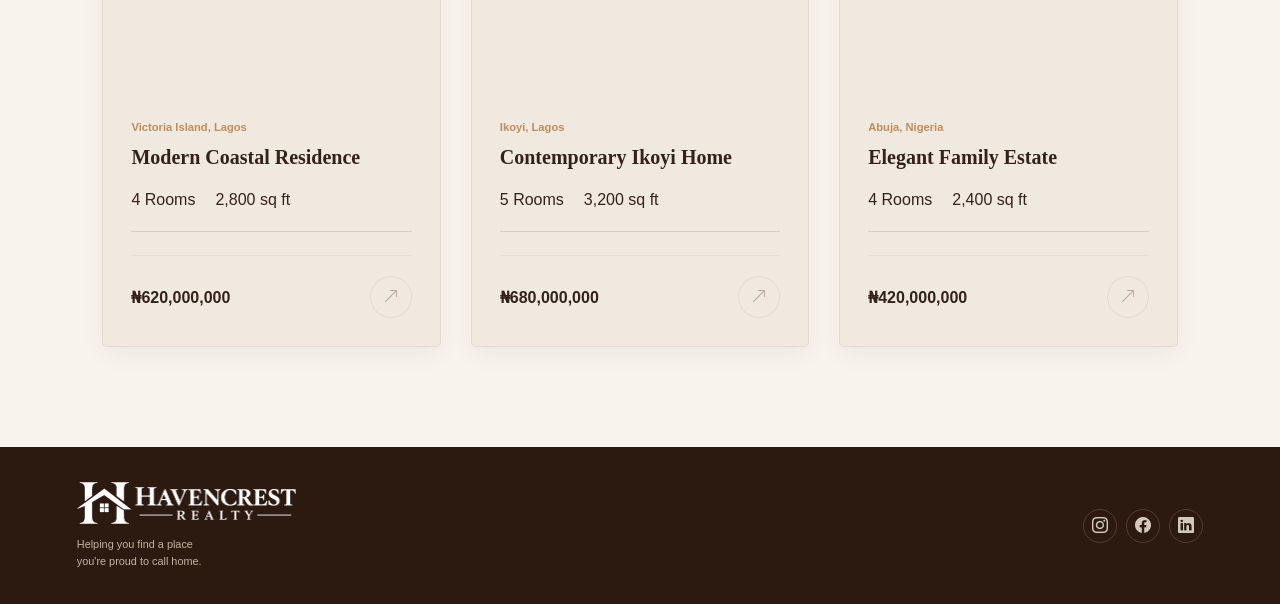
==== commit 8c7c4341: "Updated project files" ====
--- a/properties.html
+++ b/properties.html
@@ -37,7 +37,11 @@
         <a href="properties.html" class="active">PROPERTIES</a>
         <a href="index.html#contact">CONTACT</a>
       </nav>
-    </header>
+      
+      <button class="menu-toggle" aria-label="Toggle menu" aria-expanded="false">
+        <i class="bi bi-list"></i>
+</button>
+</header>
 
 
     <!-- PAGE HERO -->
@@ -84,13 +88,19 @@
 
             </div>
 
+                        <div class="property-filters">
+                            <button class="filter-btn active" data-filter="all">All</button>
+                            <button class="filter-btn" data-filter="for-sale">For Sale</button>
+                            <button class="filter-btn" data-filter="sold">Sold</button>
+                        </div>
+
 
             <div class="all-property-grid">
 
 
                 <!-- PROPERTY 1 -->
 
-                <div class="property-card">
+                <div class="property-card" data-status="for-sale">
 
                     <div class="property-image-wrapper">
 
@@ -145,7 +155,7 @@
 
                 <!-- PROPERTY 2 -->
 
-                <div class="property-card">
+                <div class="property-card" data-status="for-sale">
 
                     <div class="property-image-wrapper">
 
@@ -200,7 +210,7 @@
 
                 <!-- PROPERTY 3 -->
 
-                <div class="property-card">
+                <div class="property-card" data-status="for-sale">
 
                     <div class="property-image-wrapper">
 
@@ -255,7 +265,7 @@
 
                 <!-- PROPERTY 4 -->
 
-                <div class="property-card">
+                <div class="property-card" data-status="sold">
 
                     <div class="property-image-wrapper">
 
@@ -309,7 +319,7 @@
 
                 <!-- PROPERTY 5 -->
 
-                <div class="property-card">
+                <div class="property-card" data-status="sold">
 
                     <div class="property-image-wrapper">
 
@@ -364,7 +374,7 @@
 
                 <!-- PROPERTY 6 -->
 
-                <div class="property-card">
+                <div class="property-card" data-status="sold">
 
                     <div class="property-image-wrapper">
 
@@ -461,5 +471,7 @@
 
 </footer>
 
+<script src="./assets/js/main.js"></script>
+
 </body>
 </html>
--- a/assets/css/index.css
+++ b/assets/css/index.css
@@ -1342,4 +1342,93 @@
 
 }
 
+}
+
+/* MOBILE MENU */
+
+.menu-toggle {
+  display: none;
+  background: none;
+  border: none;
+  font-size: 1.8rem;
+  color: var(--color-text);
+  cursor: pointer;
+}
+
+@media (max-width: 700px) {
+
+  .menu-toggle {
+    display: block;
+  }
+
+  .nav-content {
+    display: none;
+    position: absolute;
+    top: 100%;
+    left: 0;
+    width: 100%;
+    flex-direction: column;
+    align-items: flex-start;
+    gap: 0;
+    padding: 10px 20px 20px;
+    background-color: var(--color-bg);
+    border-bottom: 1px solid var(--color-border);
+  }
+
+  .nav-content.open {
+    display: flex;
+  }
+
+  .nav-content a {
+    width: 100%;
+    padding: 14px 0;
+    font-size: 0.85rem;
+    letter-spacing: 1px;
+  }
+
+}
+
+/* FORM FEEDBACK */
+
+.form-message {
+  min-height: 24px;
+  margin-top: 16px;
+  font-family: 'Inter', sans-serif;
+  font-size: 0.8rem;
+  font-weight: 500;
+}
+
+.form-message.error {
+  color: hsla(5, 80%, 80%, 1);
+}
+
+.form-message.success {
+  color: var(--color-accent);
+}
+
+.email-input.input-error {
+  border-color: hsla(5, 80%, 70%, 1);
+}
+
+/* SCROLL REVEAL */
+
+.reveal {
+  opacity: 0;
+  transform: translateY(30px);
+  transition:
+    opacity 0.7s ease,
+    transform 0.7s ease;
+}
+
+.reveal.visible {
+  opacity: 1;
+  transform: translateY(0);
+}
+
+@media (prefers-reduced-motion: reduce) {
+  .reveal {
+    opacity: 1;
+    transform: none;
+    transition: none;
+  }
 }
--- a/assets/css/properties.css
+++ b/assets/css/properties.css
@@ -214,4 +214,43 @@
         padding: 24px;
     }
 
+}
+
+/* PROPERTY FILTERS */
+
+.property-filters {
+    display: flex;
+    flex-wrap: wrap;
+    gap: 10px;
+    margin-bottom: 40px;
+}
+
+.filter-btn {
+    padding: 10px 24px;
+    border: 1px solid var(--color-border);
+    border-radius: 50px;
+    background: transparent;
+    color: var(--color-text);
+    font-family: 'Inter', sans-serif;
+    font-size: 0.78rem;
+    font-weight: 600;
+    cursor: pointer;
+    transition:
+        background-color 0.25s ease,
+        color 0.25s ease,
+        border-color 0.25s ease;
+}
+
+.filter-btn:hover {
+    border-color: var(--color-cta);
+}
+
+.filter-btn.active {
+    background: var(--color-cta);
+    border-color: var(--color-cta);
+    color: var(--color-bg);
+}
+
+.all-property-grid .property-card.hidden {
+    display: none;
 }
